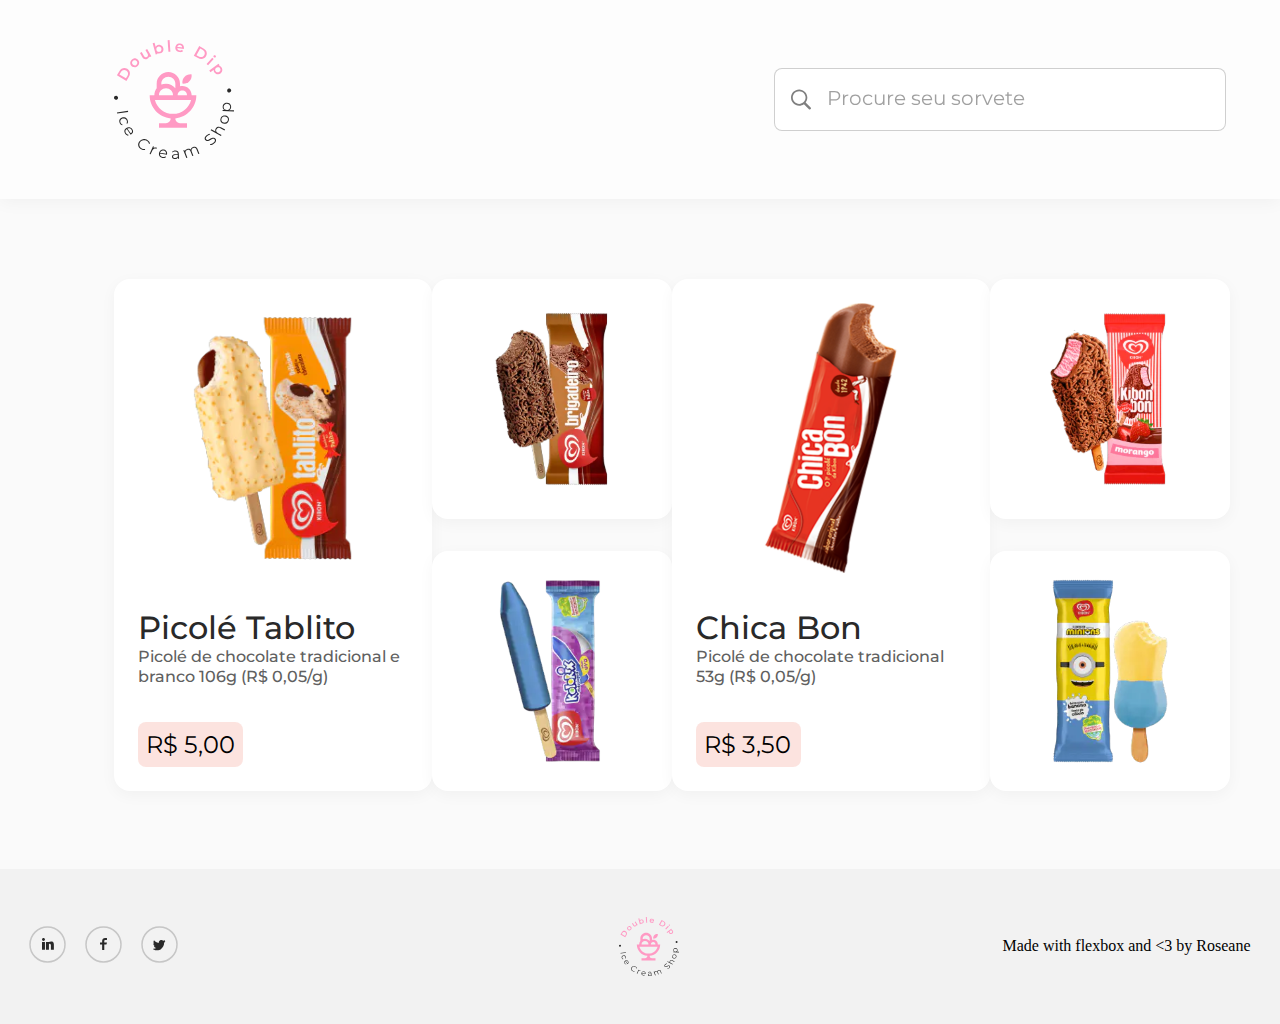
==== index.html @ 58e20f57 "bugfix(main): set html name to index and add ids to tags" ====
<!DOCTYPE html>
<html lang="pt-br">
<head>
    <meta charset="UTF-8">
    <meta http-equiv="X-UA-Compatible" content="IE=edge">
    <meta name="viewport" content="width=device-width, initial-scale=1.0">
    <title>Double Dip</title>
    <link rel="stylesheet" href="style1.css" media="screen and (max-width: 1440px) and (min-width: 401px)">
    <link rel="stylesheet" href="style2.css" media="screen and (max-width: 390px)">
    <link rel="preconnect" href="https://fonts.googleapis.com">
    <link rel="preconnect" href="https://fonts.gstatic.com" crossorigin>
    <link href="https://fonts.googleapis.com/css2?family=Montserrat:ital,wght@0,100;0,200;0,300;0,400;0,500;0,600;0,700;1,100;1,200;1,300;1,400;1,500;1,600&display=swap" rel="stylesheet">
</head>
<body>
    <nav>
        <img src="./assets/Logo.svg" alt="Logo do site"  id="logo1">
        <div id="search">
            <img src="./assets/magnifyingglass.svg" alt="Símbolo da lupa" id="lupa">
            <input type="search" placeholder="Procure seu sorvete" style="padding: 0px 0px;">
        </div>
    </nav>

    <section id="content">
        <div id="quadro1" class="quadro">
            <img src="./assets/tablito.svg" alt="picolé tablito" class="img-maior">
            <div class="text">
                <h1>Picolé Tablito</h1>
                <p>Picolé de chocolate tradicional  e branco 106g (R$ 0,05/g)</p>
            </div>
            <div class="price">
                <p>R$ 5,00</p>
            </div>
        </div>
        <div id="quadro2" class="quadro">
            <div class="img-menor-div">
                <img src="./assets/brigadeiro.svg" alt="picolé de brigadeiro" class="img-menor">
            </div>
            <div class="img-menor-div">
                <img src="./assets/uva.svg" alt="picolé de uva" class="img-menor">
            </div>
        </div>
        <div id="quadro3" class="quadro">
            <img src="./assets/chicabon.svg" alt="picolé chica bon" class="img-maior">
            <div class="text">
                <h1>Chica Bon</h1>
                <p>Picolé de chocolate tradicional 53g (R$ 0,05/g)</p>
            </div>
            <div class="price">
                <p>R$ 3,50</p>
            </div>
        </div>
        <div id="quadro4" class="quadro">
            <div class="img-menor-div">
                <img src="./assets/morango.svg" alt="picolé de morango" class="img-menor">
            </div>
            <div class="img-menor-div">
                <img src="./assets/minions.svg" alt="picolé do tema de minions" class="img-menor">
            </div>
        </div>
    </section>

    <footer>
        <div id="icones">
            <img src="./assets/linkedin.svg" alt="linkedin" class="icones">
            <img src="./assets/facebook.svg" alt="facebook" class="icones" id="facebook">
            <img src="./assets/twitter.svg" alt="twitter" class="icones">
        </div>
        <img src="./assets/logo2.svg" alt="logo" id="logo2">
        <p id="final-message"> Made with flexbox and &#60;3 by Roseane </p>
    </footer>
    
</body>
</html>
---- style1.css ----
/* http://meyerweb.com/eric/tools/css/reset/ 
   v2.0 | 20110126
   License: none (public domain)
*/

html, body, div, span, applet, object, iframe,
h1, h2, h3, h4, h5, h6, p, blockquote, pre,
a, abbr, acronym, address, big, cite, code,
del, dfn, em, img, ins, kbd, q, s, samp,
small, strike, strong, sub, sup, tt, var,
b, u, i, center,
dl, dt, dd, ol, ul, li,
fieldset, form, label, legend,
table, caption, tbody, tfoot, thead, tr, th, td,
article, aside, canvas, details, embed, 
figure, figcaption, footer, header, hgroup, 
menu, nav, output, ruby, section, summary,
time, mark, audio, video {
    margin: 0;
    padding: 0;
    border: 0;
    font-size: 100%;
    font: inherit;
    vertical-align: baseline;
}
/* HTML5 display-role reset for older browsers */
article, aside, details, figcaption, figure, 
footer, header, hgroup, menu, nav, section {
    display: block;
}
body {
    line-height: 1;
}
ol, ul {
    list-style: none;
}
blockquote, q {
    quotes: none;
}
blockquote:before, blockquote:after,
q:before, q:after {
    content: '';
    content: none;
}
table {
    border-collapse: collapse;
    border-spacing: 0;
}

input {
    all: unset;
}

/* --------------------------------------------------------------------------------------------------- */

nav {
    position: fixed;
    height: 199px;
    left: 0%;
    right: 0%;
    top: 0px;

    display: flex;
    flex-direction: row;
    justify-content: space-between;
    align-items: center;
    padding: 0px 114px;
    gap: 540px;

    background: rgba(255, 255, 255, 0.6);
    box-shadow: 0px 4px 16px rgba(0, 0, 0, 0.04);
}

#logo1{
    /* width: 8.33%; */
    width: 120px;
    height: 119px;
}

input {
    border: none;
    /* width: 88.4%;
    height: 39.34%; */
    width: 398px;
    height: 24px;
}

#search {
    /* width: 31.25%;
    height: 30.65%; */
    width: 450px;
    height: 61px;
    background-color: antiquewhite;

    display: flex;
    flex-direction: row;
    align-items: center;
    /* 
    padding: 0.84% 1.1%;  --> aparentemente, ele pega isso da tela inteira, não do tamanho do nav!
    gap: 8.04%
    */
    /* padding: 8px 16px;
    gap: 16px;  */
    

    background: #FFFFFF;
    border: 0.5px solid rgba(96, 96, 96, 0.3);
    border-radius: 8px;
}

#lupa {
    padding: 0px 16px;
}

::placeholder { /* Chrome, Firefox, Opera, Safari 10.1+ */
    font-family: 'Montserrat';
    font-style: normal;
    font-weight: 400;
    font-size: 20px;
    line-height: 24px;

    color: rgba(96, 96, 96, 0.6);
    padding: 0px 0px;
}
  
:-ms-input-placeholder { /* Internet Explorer 10-11 */
    font-family: 'Montserrat';
    font-style: normal;
    font-weight: 400;
    font-size: 20px;
    line-height: 24px;

    color: rgba(96, 96, 96, 0.6);
    padding: 0px 0px;
}
  
::-ms-input-placeholder { /* Microsoft Edge */
    font-family: 'Montserrat';
    font-style: normal;
    font-weight: 400;
    font-size: 20px;
    line-height: 24px;

    color: rgba(96, 96, 96, 0.6);
    padding: 0px 0px;
}

/* ----------------- CONTENT ------------------------------ */

#content {
    background-color: #FAFAFA;
    display: flex;
    padding: 0px 114px;
    padding-top: 279px; /* 80 de padding e 199 de margin. Coloquei tudo padding,
    porque a cor do fundo ainda continua atrás da navbar*/
    height: 589.98px;
    justify-content: space-between;
    align-items: space-between;
}



#quadro2, #quadro4 {
    display: flex;
    flex-direction: column;
    justify-content: space-between;
    height: 512px;

}

.img-menor-div {
    display: flex;
    flex-direction: column;
    align-items: center;
    justify-content: center;
    /* padding: 24px;
    gap: 31px; */

    width: 240px;
    height: 240px;

    background-color: #FFFFFF;
    box-shadow: 0px 4px 16px rgba(0, 0, 0, 0.04);
    border-radius: 16px;
}

#brigadeiro img {
    width: 192px;
    height: 192px;
}

.quadro h1 {
    font-family: 'Montserrat';
    font-style: normal;
    font-weight: 500;
    font-size: 32px;
    line-height: 39px;
    /* identical to box height */

    width: 270px;
    height: 39px;  


    color: #292929;
}

.quadro p {
    font-family: 'Montserrat';
    font-style: normal;
    font-weight: 500;
    font-size: 16px;
    line-height: 20px;

    width: 270px;
    height: 40px;

    color: #606060;
}

.price p {
    font-family: 'Montserrat';
    font-style: normal;
    font-weight: 400;
    font-size: 24px;
    line-height: 29px;
    width: 89px;
    height: 29px;

    color: #000000;
}

.price {
    display: flex;
    align-items: center;
    justify-content: center;
    /* padding: 8px;
    gap: 10px; */

    width: 105px;
    height: 45px;

    background: rgba(249, 199, 191, 0.5);
    border-radius: 8px;
}

#quadro1, #quadro3 {
    display: flex;
    flex-direction: column;
    align-items: flex-start;
    justify-content: space-between;

    padding: 24px;
    /* 
    gap: 31px; */

    width: 270px;
    height: 464px;

    background: #FFFFFF;
    box-shadow: 0px 4px 16px rgba(0, 0, 0, 0.04);
    border-radius: 16px;
}

#quadro2, #quadro4 {
    height: 512px;
    display: flex;
    flex-direction: column;
    justify-content: space-between;

}

/* ---------------------------- FOOTER --------------------- */

footer {
    display: flex;
    align-items: center;
    justify-content: center;

    height: 155.02px;

    background: #F2F2F2;
}

#facebook {
    margin: 0px 15px 0px 15px;
}

#logo2 {
    margin: 0px 323px 0px 441px;
}
---- style2.css ----
/* http://meyerweb.com/eric/tools/css/reset/ 
   v2.0 | 20110126
   License: none (public domain)
*/

html, body, div, span, applet, object, iframe,
h1, h2, h3, h4, h5, h6, p, blockquote, pre,
a, abbr, acronym, address, big, cite, code,
del, dfn, em, img, ins, kbd, q, s, samp,
small, strike, strong, sub, sup, tt, var,
b, u, i, center,
dl, dt, dd, ol, ul, li,
fieldset, form, label, legend,
table, caption, tbody, tfoot, thead, tr, th, td,
article, aside, canvas, details, embed, 
figure, figcaption, footer, header, hgroup, 
menu, nav, output, ruby, section, summary,
time, mark, audio, video {
    margin: 0;
    padding: 0;
    border: 0;
    font-size: 100%;
    font: inherit;
    vertical-align: baseline;
}
/* HTML5 display-role reset for older browsers */
article, aside, details, figcaption, figure, 
footer, header, hgroup, menu, nav, section {
    display: block;
}
body {
    line-height: 1;
}
ol, ul {
    list-style: none;
}
blockquote, q {
    quotes: none;
}
blockquote:before, blockquote:after,
q:before, q:after {
    content: '';
    content: none;
}
table {
    border-collapse: collapse;
    border-spacing: 0;
}

input {
    all: unset;
}

/* --------------------------------------------------------------------------------------------------- */

nav {
    position: fixed;
    height: 129.42px;
    left: 0%;
    right: 0%;
    top: 0px;

    display: flex;
    flex-direction: row;
    justify-content: space-between;
    padding: 0px 32px;

    background: rgba(255, 255, 255, 0.6);
    box-shadow: 0px 4px 16px rgba(0, 0, 0, 0.04);
}

input {
    overflow: hidden;
}

#logo1 {
    width: 70px;
    height: 69.42px;
    margin: 40px 0px 20px 0px;
}

#lupa {
    width: 13.37px;
    height: 13.37px;
    padding: 13.315px 13.315px;
}

#search {
    display: flex;
    justify-content: center;
    align-items: center;
    /* padding: 5.34973px 10.6995px;
    gap: 10.7px; */

    width: 40px;
    height: 40px;

    background: #FFFFFF;
    border: 0.334358px solid rgba(96, 96, 96, 0.3);
    border-radius: 8px;

    margin: 54.71px 0px 20px 34.71px;
}

/* ----------------- CONTENT ------------------------------ */

#content {
    /* height + padding */
    background-color: #FAFAFA;
    padding: 0px 32px;
    padding-top: 169.42px;
    /* 40 de padding e 129.42 de margin. Coloquei tudo padding,
    porque a cor do fundo ainda continua atrás da navbar*/
    height: 622px;

    display: flex;
    flex-direction: row;
    flex-wrap: wrap;
    justify-content: space-between;
}

#quadro1, #quadro3 {
    display: flex;
    flex-direction: column;
    align-items: flex-start;

    width: 175.71px;
    height: 283px;

    background: #FFFFFF;
    box-shadow: 0px 2.21017px 8.84068px rgba(0, 0, 0, 0.04);
    border-radius: 8.84068px;
}

#quadro2, #quadro4 {
    display: flex;
    flex-direction: column;
    justify-content: space-between;

    height: 283px
}

.img-maior {
    width: 149.19px;
    height: 149.19px;
}

.img-menor {
    width: 106.09px;
    height: 106.09px;
}

.img-menor-div {
    display: flex;
    flex-direction: column;
    align-items: center;
    justify-content: center;
    display: flex;


    width: 132.61px;
    height: 132.66px;


    background: #FFFFFF;
    box-shadow: 0px 2.21017px 8.84068px rgba(0, 0, 0, 0.04);
    border-radius: 8.84068px;
}

#quadro1 {
    order: 1;
}
#quadro2 {
    order: 2;
}
#quadro4 {
    order: 3;
}
#quadro3 {
    order: 4;
}

.quadro h1 {
    width: 149.19px;
    height: 22px;

    font-family: 'Montserrat';
    font-style: normal;
    font-weight: 500;
    font-size: 17.6814px;
    line-height: 22px;
    /* identical to box height */


    color: #292929;
}

.quadro p {
    width: 149.19px;
    height: 22px;

    font-family: 'Montserrat';
    font-style: normal;
    font-weight: 500;
    font-size: 8.84068px;
    line-height: 11px;

    color: #606060;
}
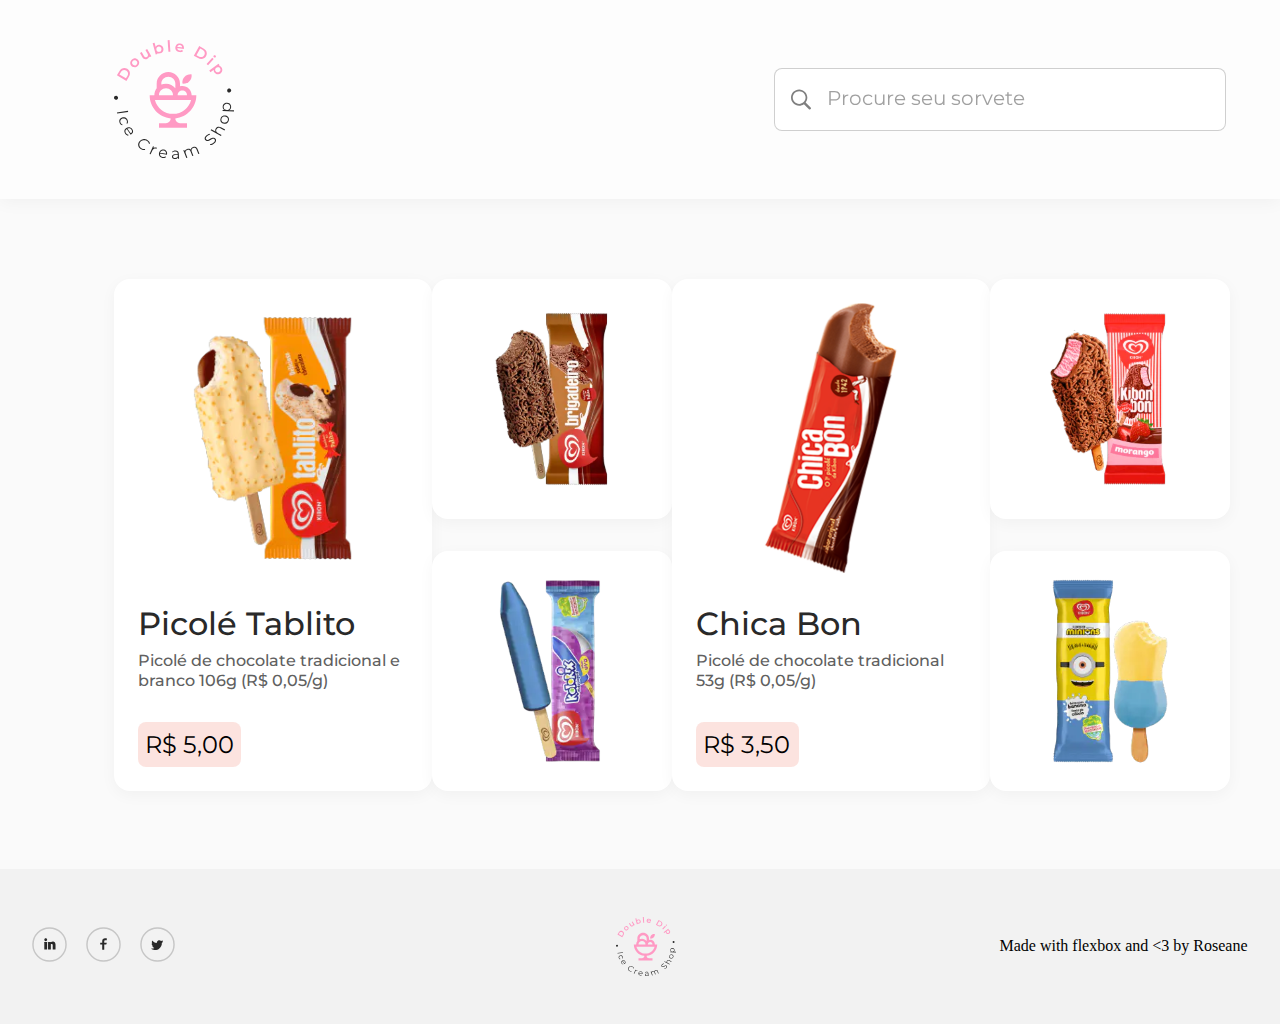
==== commit 4fab72d9: "hotfix(main): organize css for mobile" ====
--- a/index.html
+++ b/index.html
@@ -16,7 +16,7 @@
         <img src="./assets/Logo.svg" alt="Logo do site"  id="logo1">
         <div id="search">
             <img src="./assets/magnifyingglass.svg" alt="Símbolo da lupa" id="lupa">
-            <input type="search" placeholder="Procure seu sorvete" style="padding: 0px 0px;">
+            <input type="search" placeholder="Procure seu sorvete" style="padding: 0px 0px;" id="search-box">
         </div>
     </nav>
 
--- a/style1.css
+++ b/style1.css
@@ -196,6 +196,7 @@
     font-size: 32px;
     line-height: 39px;
     /* identical to box height */
+    margin-bottom: 8px;
 
     width: 270px;
     height: 39px;  
@@ -236,7 +237,7 @@
     /* padding: 8px;
     gap: 10px; */
 
-    width: 105px;
+    width: 103px;
     height: 45px;
 
     background: rgba(249, 199, 191, 0.5);
@@ -246,7 +247,6 @@
 #quadro1, #quadro3 {
     display: flex;
     flex-direction: column;
-    align-items: flex-start;
     justify-content: space-between;
 
     padding: 24px;
@@ -281,6 +281,10 @@
     background: #F2F2F2;
 }
 
+.icones {
+    width: 35px;
+}
+
 #facebook {
     margin: 0px 15px 0px 15px;
 }
--- a/style2.css
+++ b/style2.css
@@ -51,8 +51,8 @@
     all: unset;
 }
 
-/* --------------------------------------------------------------------------------------------------- */
-
+/* ---------------------------------------------- NAVBAR----------------------------------------------------- */
+    /* ------------------- geral ------------------- */
 nav {
     position: fixed;
     height: 129.42px;
@@ -69,20 +69,18 @@
     box-shadow: 0px 4px 16px rgba(0, 0, 0, 0.04);
 }
 
-input {
-    overflow: hidden;
-}
-
+    /* ------------------- logo ------------------- */
 #logo1 {
     width: 70px;
     height: 69.42px;
     margin: 40px 0px 20px 0px;
 }
 
-#lupa {
-    width: 13.37px;
-    height: 13.37px;
-    padding: 13.315px 13.315px;
+    /* ------------------- search ------------------- */
+
+input {
+    width: 40px;
+    height: 40px;
 }
 
 #search {
@@ -102,8 +100,19 @@
     margin: 54.71px 0px 20px 34.71px;
 }
 
-/* ----------------- CONTENT ------------------------------ */
-
+#lupa {
+    display: none;
+}
+
+#search-box {
+    width: 13.37px;
+    height: 13.37px;
+    background-image: url(./assets/magnifyingglass.svg);
+    background-size: cover;
+}
+
+/* ---------------------------------------------- CONTENT ---------------------------------------------- */
+    /* ------------------- geral ------------------- */
 #content {
     /* height + padding */
     background-color: #FAFAFA;
@@ -119,54 +128,6 @@
     justify-content: space-between;
 }
 
-#quadro1, #quadro3 {
-    display: flex;
-    flex-direction: column;
-    align-items: flex-start;
-
-    width: 175.71px;
-    height: 283px;
-
-    background: #FFFFFF;
-    box-shadow: 0px 2.21017px 8.84068px rgba(0, 0, 0, 0.04);
-    border-radius: 8.84068px;
-}
-
-#quadro2, #quadro4 {
-    display: flex;
-    flex-direction: column;
-    justify-content: space-between;
-
-    height: 283px
-}
-
-.img-maior {
-    width: 149.19px;
-    height: 149.19px;
-}
-
-.img-menor {
-    width: 106.09px;
-    height: 106.09px;
-}
-
-.img-menor-div {
-    display: flex;
-    flex-direction: column;
-    align-items: center;
-    justify-content: center;
-    display: flex;
-
-
-    width: 132.61px;
-    height: 132.66px;
-
-
-    background: #FFFFFF;
-    box-shadow: 0px 2.21017px 8.84068px rgba(0, 0, 0, 0.04);
-    border-radius: 8.84068px;
-}
-
 #quadro1 {
     order: 1;
 }
@@ -180,6 +141,7 @@
     order: 4;
 }
 
+        /* ----------- texto ----------- */
 .quadro h1 {
     width: 149.19px;
     height: 22px;
@@ -191,6 +153,8 @@
     line-height: 22px;
     /* identical to box height */
 
+    margin: 0px 13.26px 4.42px 13.26px;
+
 
     color: #292929;
 }
@@ -205,5 +169,119 @@
     font-size: 8.84068px;
     line-height: 11px;
 
+    margin: 0px 13.26px 0px 13.26px;
+
     color: #606060;
+}
+
+    /* ------------------- quadros grandes ------------------- */
+#quadro1, #quadro3 {
+    display: flex;
+    flex-direction: column;
+    justify-content: space-between;
+
+    width: 175.71px;
+    height: 283px;
+
+    background: #FFFFFF;
+    box-shadow: 0px 2.21017px 8.84068px rgba(0, 0, 0, 0.04);
+    border-radius: 8.84068px;
+}
+
+.img-maior {
+    width: 149.19px;
+    height: 149.19px;
+    margin: 13.26px 13.26px 0px 13.26px;
+}
+
+.price p {
+    width: 49px;
+    height: 16px;
+
+    font-family: 'Montserrat';
+    font-style: normal;
+    font-weight: 400;
+    font-size: 13.261px;
+    line-height: 16px;
+
+    margin: 0px 0px 0px 0px;
+
+    color: #000000;
+}
+
+.price {
+    display: flex;
+    justify-content: center;
+    align-items: center;
+    /* padding: 4.42034px; */
+    gap: 5.53px;
+
+    width: 57.84px;
+    height: 24.84px;
+
+    background: rgba(249, 199, 191, 0.5);
+    border-radius: 4.42034px;
+    margin: 0px 0px 13.03px 13.26px;
+}
+
+    /* ------------------- quadros menores ------------------- */
+
+#quadro2, #quadro4 {
+    display: flex;
+    flex-direction: column;
+    justify-content: space-between;
+
+    height: 283px
+}
+
+.img-menor {
+    width: 106.09px;
+    height: 106.09px;
+}
+
+.img-menor-div {
+    display: flex;
+    flex-direction: column;
+    align-items: center;
+    justify-content: center;
+    display: flex;
+
+
+    width: 132.61px;
+    height: 132.66px;
+
+
+    background: #FFFFFF;
+    box-shadow: 0px 2.21017px 8.84068px rgba(0, 0, 0, 0.04);
+    border-radius: 8.84068px;
+}
+
+/* ---------------------------------------------- FOOTER ---------------------------------------------- */
+
+footer {
+    display: flex;
+    flex-direction: column;
+    flex-wrap: wrap;
+    justify-content: center;
+    align-items: center;
+
+    height: 128px;
+
+    background: #F2F2F2;
+}
+
+.icones {
+    width: 25px;
+}
+
+#logo2 {
+    display: none;
+}
+
+#facebook {
+    margin: 0px 30px 0px 30px;
+}
+
+#final-message {
+    margin-top: 24px;
 }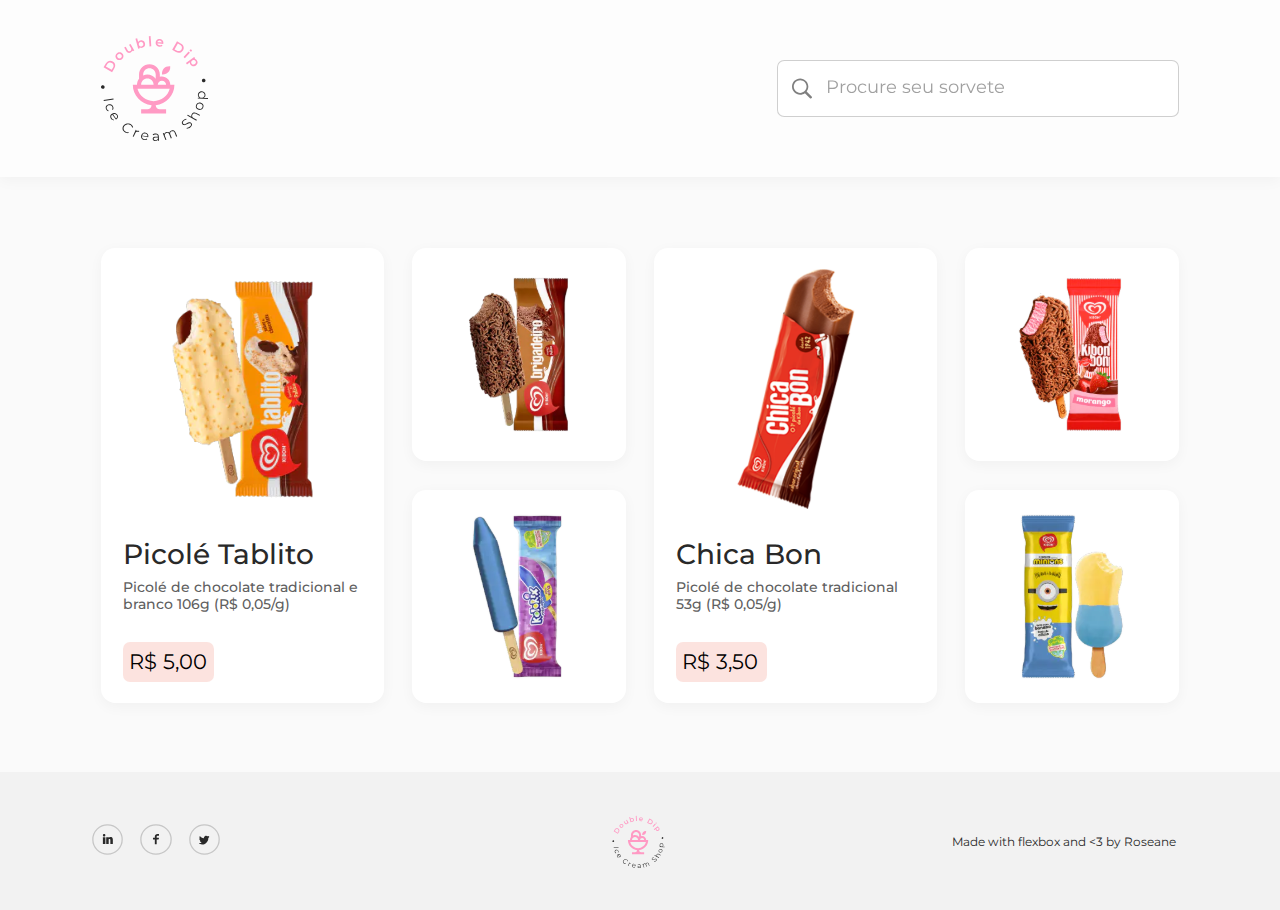
==== commit 3be1feab: "Merge pull request #1 from rosean3/hotfix/proporcoes" ====
--- a/index.html
+++ b/index.html
@@ -5,8 +5,8 @@
     <meta http-equiv="X-UA-Compatible" content="IE=edge">
     <meta name="viewport" content="width=device-width, initial-scale=1.0">
     <title>Double Dip</title>
-    <link rel="stylesheet" href="style1.css" media="screen and (max-width: 1440px) and (min-width: 401px)">
-    <link rel="stylesheet" href="style2.css" media="screen and (max-width: 390px)">
+    <link rel="stylesheet" href="style1.css" media="screen and (max-width: 1980px) and (min-width: 600px)">
+    <link rel="stylesheet" href="style2.css" media="screen and (max-width: 600px)">
     <link rel="preconnect" href="https://fonts.googleapis.com">
     <link rel="preconnect" href="https://fonts.gstatic.com" crossorigin>
     <link href="https://fonts.googleapis.com/css2?family=Montserrat:ital,wght@0,100;0,200;0,300;0,400;0,500;0,600;0,700;1,100;1,200;1,300;1,400;1,500;1,600&display=swap" rel="stylesheet">
--- a/style1.css
+++ b/style1.css
@@ -51,11 +51,11 @@
     all: unset;
 }
 
-/* --------------------------------------------------------------------------------------------------- */
-
+/* ---------------------------------------------- NAVBAR----------------------------------------------------- */
+    /* ------------------- geral ------------------- */
 nav {
     position: fixed;
-    height: 199px;
+    height: 13.819vw;
     left: 0%;
     right: 0%;
     top: 0px;
@@ -64,60 +64,61 @@
     flex-direction: row;
     justify-content: space-between;
     align-items: center;
-    padding: 0px 114px;
-    gap: 540px;
+    padding: 0px 7.9166vw; /*114px*/
 
     background: rgba(255, 255, 255, 0.6);
-    box-shadow: 0px 4px 16px rgba(0, 0, 0, 0.04);
-}
-
+    box-shadow: 0px 0.2777778vw 1.11111111vw rgba(0, 0, 0, 0.04);
+    /* box-shadow: 0px 4px 16px rgba(0, 0, 0, 0.04); */
+}
+
+    /* ------------------- logo ------------------- */
 #logo1{
     /* width: 8.33%; */
-    width: 120px;
-    height: 119px;
-}
-
+    width: 8.33vw; /*120px*/
+    height: 8.263vw; /*119px*/
+}
+
+    /* ------------------- logo ------------------- */
 input {
     border: none;
-    /* width: 88.4%;
-    height: 39.34%; */
-    width: 398px;
-    height: 24px;
+    width: 88.4vw;  /*398px*/
+    height: 1.666vw; /*24px*/
 }
 
 #search {
-    /* width: 31.25%;
-    height: 30.65%; */
-    width: 450px;
-    height: 61px;
+    /* width: 450px;
+    height: 61px; */
+    width: 31.25vw;
+    height: 4.236vw;
     background-color: antiquewhite;
 
     display: flex;
     flex-direction: row;
     align-items: center;
-    /* 
-    padding: 0.84% 1.1%;  --> aparentemente, ele pega isso da tela inteira, não do tamanho do nav!
-    gap: 8.04%
-    */
     /* padding: 8px 16px;
     gap: 16px;  */
     
 
     background: #FFFFFF;
-    border: 0.5px solid rgba(96, 96, 96, 0.3);
-    border-radius: 8px;
+    border: 0.034722222vw solid rgba(96, 96, 96, 0.3);
+    border-radius: 0.5555556vw;
+    /* border: 0.5px solid rgba(20, 96, 96, 0.3);
+    border-radius: 8px; */
 }
 
 #lupa {
-    padding: 0px 16px;
+    padding: 0px 1.1111111111vw;
+    /* padding: 0px 16px; */
 }
 
 ::placeholder { /* Chrome, Firefox, Opera, Safari 10.1+ */
     font-family: 'Montserrat';
     font-style: normal;
     font-weight: 400;
-    font-size: 20px;
-    line-height: 24px;
+    font-size: 1.38888889vw;
+    line-height: 1.6666667vw;
+    /* font-size: 20px;
+    line-height: 24px; */
 
     color: rgba(96, 96, 96, 0.6);
     padding: 0px 0px;
@@ -127,8 +128,10 @@
     font-family: 'Montserrat';
     font-style: normal;
     font-weight: 400;
-    font-size: 20px;
-    line-height: 24px;
+    font-size: 1.38888889vw;
+    line-height: 1.6666667vw;
+    /* font-size: 20px;
+    line-height: 24px; */
 
     color: rgba(96, 96, 96, 0.6);
     padding: 0px 0px;
@@ -138,94 +141,116 @@
     font-family: 'Montserrat';
     font-style: normal;
     font-weight: 400;
-    font-size: 20px;
-    line-height: 24px;
+    font-size: 1.38888889vw;
+    line-height: 1.6666667vw;
+    /* font-size: 20px;
+    line-height: 24px; */
 
     color: rgba(96, 96, 96, 0.6);
     padding: 0px 0px;
 }
 
-/* ----------------- CONTENT ------------------------------ */
-
+/* ---------------------------------------------- CONTENT ---------------------------------------------- */
+    /* ------------------- geral ------------------- */
 #content {
     background-color: #FAFAFA;
     display: flex;
-    padding: 0px 114px;
-    padding-top: 279px; /* 80 de padding e 199 de margin. Coloquei tudo padding,
-    porque a cor do fundo ainda continua atrás da navbar*/
-    height: 589.98px;
+    padding: 0px 7.916vw;
+    padding-top: 19.375vw;
+    height: 40.97083333vw;
+    /* padding: 0px 114px;
+    padding-top: 279px; --> 80 de padding e 199 de margin. Coloquei tudo padding,
+    porque a cor do fundo ainda continua atrás da navbar
+    height: 589.98px;*/
+
     justify-content: space-between;
     align-items: space-between;
 }
 
-
-
-#quadro2, #quadro4 {
+        /* ----------- texto ----------- */
+.quadro h1 {
+    font-family: 'Montserrat';
+    font-style: normal;
+    font-weight: 500;
+    font-size: 2.22222vw;
+    line-height: 2.708333vw;
+    /* identical to box height */
+    margin-bottom: 0.55555556vw;
+
+    width: 18.75vw;
+    height: 2.708333vw; 
+
+    /* font-size: 32px;
+    line-height: 39px;
+    margin-bottom: 8px;
+    width: 270px;
+    height: 39px;   */
+
+
+    color: #292929;
+}
+
+.quadro p {
+    font-family: 'Montserrat';
+    font-style: normal;
+    font-weight: 500;
+    font-size: 1.111111vw;
+    line-height: 1.38888889vw;
+
+    width: 18.75vw;
+    height: 2.7777778vw;
+
+    /* font-size: 16px;
+    line-height: 20px;
+    width: 270px;
+    height: 40px; */
+
+    color: #606060;
+}
+
+    /* ------------------- quadros grandes ------------------- */
+        /* ----------- geral ----------- */
+
+#quadro1, #quadro3 {
     display: flex;
     flex-direction: column;
     justify-content: space-between;
-    height: 512px;
-
-}
-
-.img-menor-div {
-    display: flex;
-    flex-direction: column;
-    align-items: center;
-    justify-content: center;
+
+    padding: 1.6666667vw;
+    width: 18.75vw;
+    height: 32.222222vw;
+    
     /* padding: 24px;
-    gap: 31px; */
-
-    width: 240px;
-    height: 240px;
-
-    background-color: #FFFFFF;
-    box-shadow: 0px 4px 16px rgba(0, 0, 0, 0.04);
-    border-radius: 16px;
-}
-
-#brigadeiro img {
-    width: 192px;
-    height: 192px;
-}
-
-.quadro h1 {
-    font-family: 'Montserrat';
-    font-style: normal;
-    font-weight: 500;
-    font-size: 32px;
-    line-height: 39px;
-    /* identical to box height */
-    margin-bottom: 8px;
-
     width: 270px;
-    height: 39px;  
-
-
-    color: #292929;
-}
-
-.quadro p {
-    font-family: 'Montserrat';
-    font-style: normal;
-    font-weight: 500;
-    font-size: 16px;
-    line-height: 20px;
-
-    width: 270px;
-    height: 40px;
-
-    color: #606060;
+    height: 464px; */
+
+    background: #FFFFFF;
+    box-shadow: 0vw 0.2777778vw 1.11111111vw rgba(0, 0, 0, 0.04);
+    border-radius: 1.11111111vw;
+    /* box-shadow: 0px 4px 16px rgba(0, 0, 0, 0.04);
+    border-radius: 16px; */
+}
+
+                /* ----------- elementos ----------- */
+.img-maior {
+    width: 18.75vw;;
+    height: 18.75vw;
+    /* width: 270px;
+    height: 270px; */
 }
 
 .price p {
     font-family: 'Montserrat';
     font-style: normal;
     font-weight: 400;
-    font-size: 24px;
+    font-size: 1.6666667vw;
+    line-height: 2.013888889vw;
+    width: 6.1805556vw;
+    height: 2.013888889vw;
+    /* font-size: 24px;
     line-height: 29px;
     width: 89px;
-    height: 29px;
+    height: 29px; */
 
     color: #000000;
 }
@@ -234,39 +259,53 @@
     display: flex;
     align-items: center;
     justify-content: center;
-    /* padding: 8px;
-    gap: 10px; */
-
-    width: 103px;
-    height: 45px;
+
+    width: 7.152777vw;
+    height: 3.125vw;
+    /* width: 103px;
+    height: 45px; */
 
     background: rgba(249, 199, 191, 0.5);
-    border-radius: 8px;
-}
-
-#quadro1, #quadro3 {
+    border-radius: 0.5555556vw;
+    /* border-radius: 8px; */
+}
+
+    /* ------------------- quadros menores ------------------- */
+
+#quadro2, #quadro4 {
     display: flex;
     flex-direction: column;
     justify-content: space-between;
-
-    padding: 24px;
-    /* 
-    gap: 31px; */
-
-    width: 270px;
-    height: 464px;
-
-    background: #FFFFFF;
-    box-shadow: 0px 4px 16px rgba(0, 0, 0, 0.04);
-    border-radius: 16px;
-}
-
-#quadro2, #quadro4 {
-    height: 512px;
+    height: 35.555556vw;
+    /* height: 512px; */
+
+}
+
+                /* ----------- elementos ----------- */
+.img-menor {
+    width: 13.33333vw;
+    height: 13.33333vw;
+    /* width: 192px;
+    height: 192px; */
+}
+
+.img-menor-div {
     display: flex;
     flex-direction: column;
-    justify-content: space-between;
-
+    align-items: center;
+    justify-content: center;
+
+    width: 16.66666667vw;
+    height: 16.66666667vw;
+
+    /* width: 240px;
+    height: 240px; */
+
+    background-color: #FFFFFF;
+    box-shadow: 0px 0.27777778vw 1.111111111vw rgba(0, 0, 0, 0.04);
+    border-radius: 1.111111111vw;
+    /* box-shadow: 0px 4px 16px rgba(0, 0, 0, 0.04);
+    border-radius: 16px; */
 }
 
 /* ---------------------------- FOOTER --------------------- */
@@ -276,19 +315,46 @@
     align-items: center;
     justify-content: center;
 
-    height: 155.02px;
+    height: 10.7652vw;
+    /* height: 155.02px; */
 
     background: #F2F2F2;
 }
 
 .icones {
-    width: 35px;
+    width: 2.4305556vw;
+    /* width: 35px; */
+}
+
+#logo2 {
+    width: 4.166667vw;
+    height: 4.0986111vw;
+    /* width: 60px;
+    height: 59.02px; */
+    margin: 0px 22.43055556vw 0px 30.625vw;
+    /* margin: 0px 323px 0px 441px; */
 }
 
 #facebook {
-    margin: 0px 15px 0px 15px;
-}
-
-#logo2 {
-    margin: 0px 323px 0px 441px;
+    margin: 0px 1.0416667vw 0px 1.0416667vw;
+    /* margin: 0px 15px 0px 15px; */
+}
+
+#final-message {
+    width: 18.4vw;
+    height: 1.180555556vw;
+    /* width: 253px;
+    height: 17px; */
+
+    font-family: 'Montserrat';
+    font-style: normal;
+    font-weight: 400;
+    font-size: 0.97222222vw;
+    line-height: 1.180555556vw;
+    /* identical to box height */
+    /* font-size: 14px;
+    line-height: 17px; */
+
+
+    color: #292929;
 }--- a/style2.css
+++ b/style2.css
@@ -1,3 +1,4 @@
+/* ---------------------------------------------- RESETTING STYLING ----------------------------------------------------- */
 /* http://meyerweb.com/eric/tools/css/reset/ 
    v2.0 | 20110126
    License: none (public domain)
@@ -55,7 +56,7 @@
     /* ------------------- geral ------------------- */
 nav {
     position: fixed;
-    height: 129.42px;
+    height: 33.184615384615384vw;
     left: 0%;
     right: 0%;
     top: 0px;
@@ -63,41 +64,47 @@
     display: flex;
     flex-direction: row;
     justify-content: space-between;
+    padding: 0px 8.205128205128206vw;
+
+    background: rgba(255, 255, 255, 0.6);
+    box-shadow: 0px 1.025641025641vw 4.102564102564103vw rgba(0, 0, 0, 0.04);
+
+    /* height: 129.42px;
     padding: 0px 32px;
-
-    background: rgba(255, 255, 255, 0.6);
-    box-shadow: 0px 4px 16px rgba(0, 0, 0, 0.04);
+    box-shadow: 0px 4px 16px rgba(0, 0, 0, 0.04); */
 }
 
     /* ------------------- logo ------------------- */
 #logo1 {
-    width: 70px;
+    width: 17.948717948717952vw;
+    height: 17.8vw;
+    margin: 10.25641025641vw 0px 5.128205128205129vw 0px;
+    /* width: 70px;
     height: 69.42px;
-    margin: 40px 0px 20px 0px;
-}
-
-    /* ------------------- search ------------------- */
-
-input {
+    margin: 40px 0px 20px 0px; */
+}
+
+    /* ------------------- logo ------------------- */
+
+#search {
+    display: flex;
+    justify-content: center;
+    align-items: center;
+
+    width: 10.25641025641vw;
+    height: 10.25641025641vw;
+
+    background: #FFFFFF;
+    border: 0.08573282051282052vw solid rgba(96, 96, 96, 0.3);
+    border-radius: 2.0512820512820515vw;
+
+    margin: 14.02820512820513vw 0px 5.128205128205129vw 8.9vw;
+
+    /* border: 0.334358px solid rgba(96, 96, 96, 0.3);
+    border-radius: 8px;
     width: 40px;
     height: 40px;
-}
-
-#search {
-    display: flex;
-    justify-content: center;
-    align-items: center;
-    /* padding: 5.34973px 10.6995px;
-    gap: 10.7px; */
-
-    width: 40px;
-    height: 40px;
-
-    background: #FFFFFF;
-    border: 0.334358px solid rgba(96, 96, 96, 0.3);
-    border-radius: 8px;
-
-    margin: 54.71px 0px 20px 34.71px;
+    margin: 54.71px 0px 20px 34.71px; */
 }
 
 #lupa {
@@ -105,8 +112,10 @@
 }
 
 #search-box {
-    width: 13.37px;
-    height: 13.37px;
+    width: 3.4282051282051285vw;
+    height: 3.4282051282051285vw;
+    /* width: 13.37px;
+    height: 13.37px; */
     background-image: url(./assets/magnifyingglass.svg);
     background-size: cover;
 }
@@ -116,11 +125,14 @@
 #content {
     /* height + padding */
     background-color: #FAFAFA;
-    padding: 0px 32px;
-    padding-top: 169.42px;
+    padding: 0px 8.205128205128206vw;
+    padding-top: 43.44102564102565vw;
     /* 40 de padding e 129.42 de margin. Coloquei tudo padding,
     porque a cor do fundo ainda continua atrás da navbar*/
-    height: 622px;
+    height: 159.4871794871795vw;
+    /* padding: 0px 32px;
+    padding-top: 169.42px;
+    height: 622px; */
 
     display: flex;
     flex-direction: row;
@@ -143,66 +155,88 @@
 
         /* ----------- texto ----------- */
 .quadro h1 {
-    width: 149.19px;
-    height: 22px;
+    width: 38.253846153846155vw;
+    height: 5.641025641025641vw;
+    /* width: 149.19px;
+    height: 22px; */
 
     font-family: 'Montserrat';
     font-style: normal;
     font-weight: 500;
-    font-size: 17.6814px;
+    font-size: 4.533692307692308vw;
+    line-height: 5.641025641025641vw;
+    /* identical to box height */
+    margin: 0px 3.4vw 1.1333333333333335vw 3.4vw;
+    /* font-size: 17.6814px;
     line-height: 22px;
-    /* identical to box height */
-
-    margin: 0px 13.26px 4.42px 13.26px;
+    margin: 0px 13.26px 4.42px 13.26px; */
 
 
     color: #292929;
 }
 
 .quadro p {
-    width: 149.19px;
-    height: 22px;
+    width: 38.253846153846155vw;
+    height: 5.641025641025641vw;
+    /* width: 149.19px;
+    height: 22px; */
 
     font-family: 'Montserrat';
     font-style: normal;
     font-weight: 500;
-    font-size: 8.84068px;
+    font-size: 2.266841025641vw;
+    line-height: 2.8205128205128207vw;
+    margin: 0px 3.4vw 0px 3.4vw;
+    /* font-size: 8.84068px;
     line-height: 11px;
-
-    margin: 0px 13.26px 0px 13.26px;
+    margin: 0px 13.26px 0px 13.26px; */
+    
 
     color: #606060;
 }
 
     /* ------------------- quadros grandes ------------------- */
+        /* ----------- geral ----------- */
 #quadro1, #quadro3 {
     display: flex;
     flex-direction: column;
     justify-content: space-between;
 
-    width: 175.71px;
-    height: 283px;
+    width: 45.05384615384616vw;
+    height: 72.56410256410257vw;
+    /* width: 175.71px;
+    height: 283px; */
 
     background: #FFFFFF;
-    box-shadow: 0px 2.21017px 8.84068px rgba(0, 0, 0, 0.04);
-    border-radius: 8.84068px;
-}
-
+    box-shadow: 0px 0.5667102564102565vw 2.266841025641vw rgba(0, 0, 0, 0.04);
+    border-radius: 2.266841025641vw;
+    /* box-shadow: 0px 2.21017px 8.84068px rgba(0, 0, 0, 0.04);
+    border-radius: 8.84068px; */
+}
+
+        /* ----------- elementos ----------- */
 .img-maior {
-    width: 149.19px;
+    width: 38.253846153846155vw;
+    height: 38.253846153846155vw;
+    margin: 3.4vw 3.4vw 0px 3.4vw;
+    /* width: 149.19px;
     height: 149.19px;
-    margin: 13.26px 13.26px 0px 13.26px;
+    margin: 13.26px 13.26px 0px 13.26px; */
 }
 
 .price p {
-    width: 49px;
-    height: 16px;
+    width: 12.564102564102566vw;
+    height: 4.102564102564103vw;
+    /* width: 49px;
+    height: 16px; */
 
     font-family: 'Montserrat';
     font-style: normal;
     font-weight: 400;
-    font-size: 13.261px;
-    line-height: 16px;
+    font-size: 3.4002564102564103vw;
+    line-height: 4.102564102564103vw;
+    /* font-size: 13.261px;
+    line-height: 16px; */
 
     margin: 0px 0px 0px 0px;
 
@@ -214,14 +248,18 @@
     justify-content: center;
     align-items: center;
     /* padding: 4.42034px; */
-    gap: 5.53px;
-
-    width: 57.84px;
-    height: 24.84px;
+    gap: 1.4179487179487182vw;
+
+    width: 14.830769230769233vw;
+    height: 6.36923076923077vw;
+    /* width: 57.84px;
+    height: 24.84px; */
 
     background: rgba(249, 199, 191, 0.5);
-    border-radius: 4.42034px;
-    margin: 0px 0px 13.03px 13.26px;
+    border-radius: 1.133420512820513vw;
+    margin: 0px 0px 3.341025641025641vw 3.4vw;
+    /* border-radius: 4.42034px;
+    margin: 0px 0px 13.03px 13.26px; */
 }
 
     /* ------------------- quadros menores ------------------- */
@@ -231,12 +269,15 @@
     flex-direction: column;
     justify-content: space-between;
 
-    height: 283px
+    height: 72.56410256410257vw;
+    /* height: 283px; */
 }
 
 .img-menor {
-    width: 106.09px;
-    height: 106.09px;
+    width: 27.202564102564107vw;
+    height: 27.202564102564107vw;
+    /* width: 106.09px;
+    height: 106.09px; */
 }
 
 .img-menor-div {
@@ -247,13 +288,17 @@
     display: flex;
 
 
-    width: 132.61px;
-    height: 132.66px;
+    width: 34.00256410256411vw;
+    height: 34.01538461538462vw;
+    /* width: 132.61px;
+    height: 132.66px; */
 
 
     background: #FFFFFF;
-    box-shadow: 0px 2.21017px 8.84068px rgba(0, 0, 0, 0.04);
-    border-radius: 8.84068px;
+    box-shadow: 0px 0.5667102564102565vw 2.266841025641vw rgba(0, 0, 0, 0.04);
+    border-radius: 2.266841025641vw;
+    /* box-shadow: 0px 2.21017px 8.84068px rgba(0, 0, 0, 0.04);
+    border-radius: 8.84068px; */
 }
 
 /* ---------------------------------------------- FOOTER ---------------------------------------------- */
@@ -265,13 +310,15 @@
     justify-content: center;
     align-items: center;
 
-    height: 128px;
+    height: 32.8205vw;
+    /* height: 128px; */
 
     background: #F2F2F2;
 }
 
 .icones {
-    width: 25px;
+    width: 6.4102564102564115vw;
+    /* width: 25px; */
 }
 
 #logo2 {
@@ -279,9 +326,10 @@
 }
 
 #facebook {
-    margin: 0px 30px 0px 30px;
+    margin: 0px 7.692307692307693vw 0px 7.692307692307693vw;
+    /* margin: 0px 30px 0px 30px; */
 }
 
 #final-message {
-    margin-top: 24px;
+    margin-top: 6.1538461vw;
 }